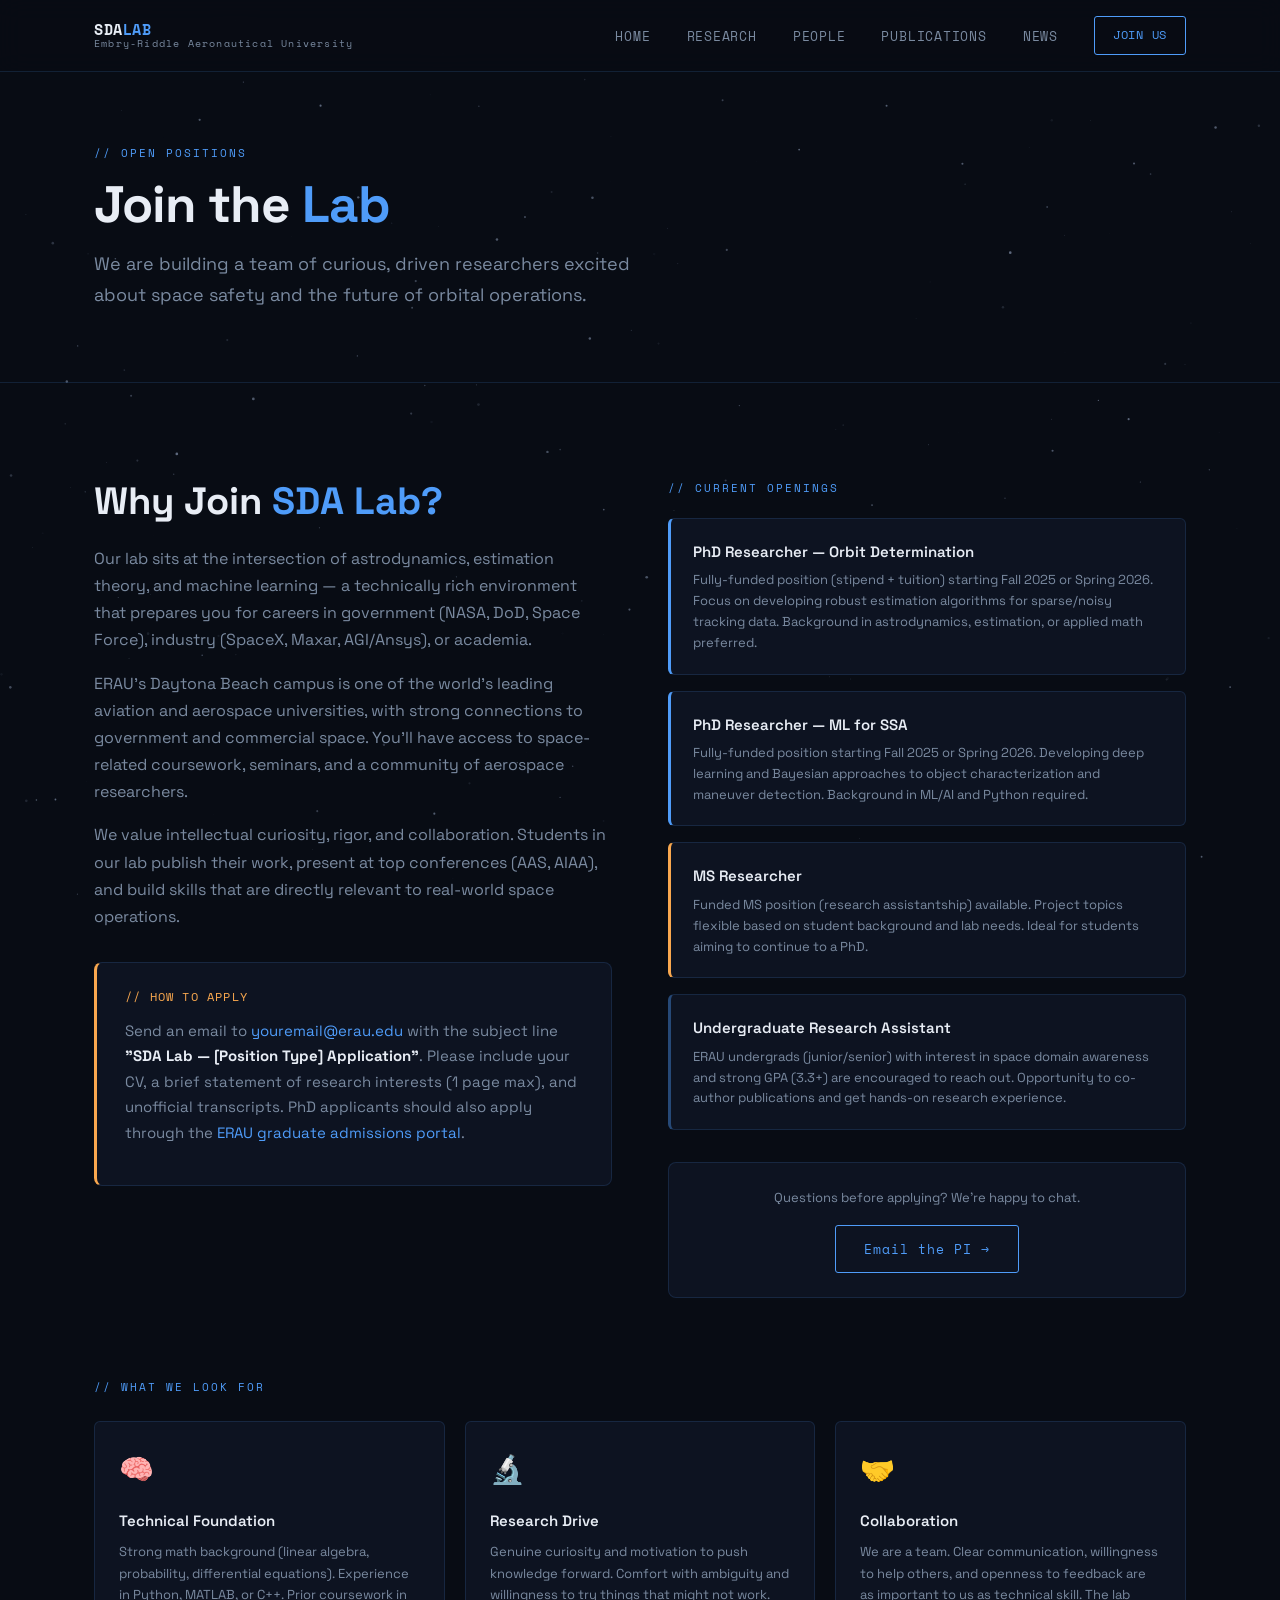
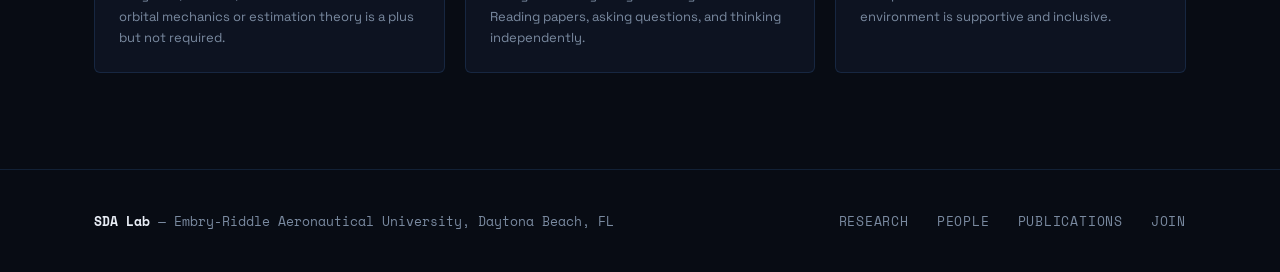
==== pages/join.html @ 37deb2d6 "Add files via upload" ====
<!DOCTYPE html>
<html lang="en">
<head>
  <meta charset="UTF-8"/>
  <meta name="viewport" content="width=device-width, initial-scale=1.0"/>
  <title>Join Us — SDA Lab @ ERAU</title>
  <link rel="stylesheet" href="../css/style.css"/>
</head>
<body>
<canvas id="starfield"></canvas>

<nav>
  <div class="nav-inner">
    <a href="../index.html" class="nav-logo">SDA<span>LAB</span><small>Embry-Riddle Aeronautical University</small></a>
    <ul class="nav-links">
      <li><a href="../index.html">Home</a></li>
      <li><a href="research.html">Research</a></li>
      <li><a href="people.html">People</a></li>
      <li><a href="publications.html">Publications</a></li>
      <li><a href="news.html">News</a></li>
      <li><a href="join.html" class="btn" style="padding:8px 18px;font-size:12px;">Join Us</a></li>
    </ul>
    <div class="nav-burger"><span></span><span></span><span></span></div>
  </div>
</nav>

<div class="page-hero" style="position:relative;z-index:1;">
  <div class="container">
    <span class="tag">// Open Positions</span>
    <h1>Join the <span>Lab</span></h1>
    <p>We are building a team of curious, driven researchers excited about space safety and the future of orbital operations.</p>
  </div>
</div>

<section class="section" style="position:relative;z-index:1;">
  <div class="container">
    <div class="join-grid">

      <div class="join-text">
        <h2>Why Join <span style="color:var(--accent)">SDA Lab?</span></h2>
        <p>Our lab sits at the intersection of astrodynamics, estimation theory, and machine learning — a technically rich environment that prepares you for careers in government (NASA, DoD, Space Force), industry (SpaceX, Maxar, AGI/Ansys), or academia.</p>
        <p>ERAU's Daytona Beach campus is one of the world's leading aviation and aerospace universities, with strong connections to government and commercial space. You'll have access to space-related coursework, seminars, and a community of aerospace researchers.</p>
        <p>We value intellectual curiosity, rigor, and collaboration. Students in our lab publish their work, present at top conferences (AAS, AIAA), and build skills that are directly relevant to real-world space operations.</p>

        <div style="margin-top:32px;padding:24px 28px;background:var(--bg-card);border:1px solid var(--border);border-radius:8px;border-left:3px solid var(--accent2);">
          <p style="font-family:var(--font-mono);font-size:12px;color:var(--accent2);letter-spacing:.1em;text-transform:uppercase;margin-bottom:10px;">// How to Apply</p>
          <p style="color:var(--text-muted);font-size:15px;line-height:1.7;">
            Send an email to <a href="mailto:youremail@erau.edu" style="color:var(--accent);">youremail@erau.edu</a> with the subject line <strong style="color:var(--text);">"SDA Lab — [Position Type] Application"</strong>. Please include your CV, a brief statement of research interests (1 page max), and unofficial transcripts. PhD applicants should also apply through the <a href="https://graduate.erau.edu" target="_blank" style="color:var(--accent);">ERAU graduate admissions portal</a>.
          </p>
        </div>
      </div>

      <div>
        <span class="tag" style="margin-bottom:20px;display:block;">// Current Openings</span>
        <div class="position-list">

          <div class="position-item">
            <h4>PhD Researcher — Orbit Determination</h4>
            <p>Fully-funded position (stipend + tuition) starting Fall 2025 or Spring 2026. Focus on developing robust estimation algorithms for sparse/noisy tracking data. Background in astrodynamics, estimation, or applied math preferred.</p>
          </div>

          <div class="position-item">
            <h4>PhD Researcher — ML for SSA</h4>
            <p>Fully-funded position starting Fall 2025 or Spring 2026. Developing deep learning and Bayesian approaches to object characterization and maneuver detection. Background in ML/AI and Python required.</p>
          </div>

          <div class="position-item" style="border-left-color:var(--accent2);">
            <h4>MS Researcher</h4>
            <p>Funded MS position (research assistantship) available. Project topics flexible based on student background and lab needs. Ideal for students aiming to continue to a PhD.</p>
          </div>

          <div class="position-item" style="border-left-color:rgba(79,156,249,.4);">
            <h4>Undergraduate Research Assistant</h4>
            <p>ERAU undergrads (junior/senior) with interest in space domain awareness and strong GPA (3.3+) are encouraged to reach out. Opportunity to co-author publications and get hands-on research experience.</p>
          </div>

        </div>

        <div style="margin-top:32px;padding:24px;background:var(--bg-card);border:1px solid var(--border);border-radius:8px;text-align:center;">
          <p style="font-size:13px;color:var(--text-muted);margin-bottom:16px;">Questions before applying? We're happy to chat.</p>
          <a href="mailto:youremail@erau.edu" class="btn">Email the PI →</a>
        </div>
      </div>

    </div>

    <!-- What We Look For -->
    <div style="margin-top:80px;">
      <span class="tag" style="margin-bottom:24px;display:block;">// What We Look For</span>
      <div style="display:grid;grid-template-columns:repeat(3,1fr);gap:20px;">
        <div style="background:var(--bg-card);border:1px solid var(--border);border-radius:6px;padding:24px;">
          <div style="font-size:28px;margin-bottom:14px;">🧠</div>
          <h4 style="font-size:15px;font-weight:600;margin-bottom:8px;">Technical Foundation</h4>
          <p style="font-size:13px;color:var(--text-muted);line-height:1.65;">Strong math background (linear algebra, probability, differential equations). Experience in Python, MATLAB, or C++. Prior coursework in orbital mechanics or estimation theory is a plus but not required.</p>
        </div>
        <div style="background:var(--bg-card);border:1px solid var(--border);border-radius:6px;padding:24px;">
          <div style="font-size:28px;margin-bottom:14px;">🔬</div>
          <h4 style="font-size:15px;font-weight:600;margin-bottom:8px;">Research Drive</h4>
          <p style="font-size:13px;color:var(--text-muted);line-height:1.65;">Genuine curiosity and motivation to push knowledge forward. Comfort with ambiguity and willingness to try things that might not work. Reading papers, asking questions, and thinking independently.</p>
        </div>
        <div style="background:var(--bg-card);border:1px solid var(--border);border-radius:6px;padding:24px;">
          <div style="font-size:28px;margin-bottom:14px;">🤝</div>
          <h4 style="font-size:15px;font-weight:600;margin-bottom:8px;">Collaboration</h4>
          <p style="font-size:13px;color:var(--text-muted);line-height:1.65;">We are a team. Clear communication, willingness to help others, and openness to feedback are as important to us as technical skill. The lab environment is supportive and inclusive.</p>
        </div>
      </div>
    </div>

  </div>
</section>

<footer>
  <div class="container">
    <div class="footer-inner">
      <div class="footer-brand"><strong>SDA Lab</strong> — Embry-Riddle Aeronautical University, Daytona Beach, FL</div>
      <div class="footer-links">
        <a href="research.html">Research</a>
        <a href="people.html">People</a>
        <a href="publications.html">Publications</a>
        <a href="join.html">Join</a>
      </div>
    </div>
  </div>
</footer>
<script src="../js/main.js"></script>
</body>
</html>
---- css/style.css ----
/* ========================================
   SDA LAB — Space Domain Awareness Lab
   Embry-Riddle Aeronautical University
   ======================================== */

@import url('https://fonts.googleapis.com/css2?family=Space+Grotesk:wght@300;400;500;600;700&family=Space+Mono:wght@400;700&display=swap');

/* ---- TOKENS ---- */
:root {
  --bg:          #080c14;
  --bg-card:     #0d1321;
  --bg-card2:    #111827;
  --accent:      #4f9cf9;        /* orbital-blue */
  --accent2:     #f9a84f;        /* ERAU gold */
  --text:        #e8edf5;
  --text-muted:  #7a8aa0;
  --border:      rgba(79,156,249,0.15);
  --font-display: 'Space Grotesk', sans-serif;
  --font-mono:    'Space Mono', monospace;
  --nav-h:       72px;
}

/* ---- RESET ---- */
*, *::before, *::after { box-sizing: border-box; margin: 0; padding: 0; }
html { scroll-behavior: smooth; }
body {
  background: var(--bg);
  color: var(--text);
  font-family: var(--font-display);
  font-size: 16px;
  line-height: 1.7;
  -webkit-font-smoothing: antialiased;
}
a { color: var(--accent); text-decoration: none; }
a:hover { color: #7db8fb; }
img { max-width: 100%; display: block; }
ul { list-style: none; }

/* ---- UTILITY ---- */
.container { max-width: 1140px; margin: 0 auto; padding: 0 24px; }
.section    { padding: 96px 0; }
.section-sm { padding: 64px 0; }
.tag {
  font-family: var(--font-mono);
  font-size: 11px;
  letter-spacing: .18em;
  text-transform: uppercase;
  color: var(--accent);
  display: block;
  margin-bottom: 14px;
}
.btn {
  display: inline-block;
  padding: 12px 28px;
  border: 1.5px solid var(--accent);
  color: var(--accent);
  border-radius: 3px;
  font-family: var(--font-mono);
  font-size: 13px;
  letter-spacing: .08em;
  transition: background .2s, color .2s;
}
.btn:hover { background: var(--accent); color: var(--bg); }
.btn-gold {
  border-color: var(--accent2);
  color: var(--accent2);
}
.btn-gold:hover { background: var(--accent2); color: var(--bg); }

/* ---- STARFIELD CANVAS ---- */
#starfield {
  position: fixed; top: 0; left: 0;
  width: 100%; height: 100%;
  pointer-events: none;
  z-index: 0;
  opacity: .45;
}

/* ---- NAV ---- */
nav {
  position: fixed; top: 0; left: 0; right: 0;
  height: var(--nav-h);
  background: rgba(8,12,20,.88);
  backdrop-filter: blur(12px);
  border-bottom: 1px solid var(--border);
  z-index: 100;
  display: flex; align-items: center;
}
.nav-inner {
  display: flex; align-items: center;
  justify-content: space-between;
  width: 100%; max-width: 1140px;
  margin: 0 auto; padding: 0 24px;
}
.nav-logo {
  font-family: var(--font-mono);
  font-size: 15px;
  font-weight: 700;
  color: var(--text);
  letter-spacing: .04em;
  line-height: 1.2;
}
.nav-logo span { color: var(--accent); }
.nav-logo small {
  display: block;
  font-size: 10px;
  font-weight: 400;
  color: var(--text-muted);
  letter-spacing: .12em;
}
.nav-links {
  display: flex; gap: 36px; align-items: center;
}
.nav-links a {
  font-size: 13px;
  letter-spacing: .06em;
  color: var(--text-muted);
  font-family: var(--font-mono);
  transition: color .2s;
  text-transform: uppercase;
}
.nav-links a:hover,
.nav-links a.active { color: var(--accent); }
.nav-burger { display: none; cursor: pointer; flex-direction: column; gap: 5px; }
.nav-burger span {
  display: block; width: 24px; height: 2px;
  background: var(--text); border-radius: 2px;
  transition: .3s;
}

/* ---- HERO ---- */
.hero {
  position: relative;
  min-height: 100vh;
  display: flex; align-items: center;
  padding-top: var(--nav-h);
  overflow: hidden;
  z-index: 1;
}
.hero-grid {
  display: grid;
  grid-template-columns: 1fr 1fr;
  gap: 64px;
  align-items: center;
}
.hero-eyebrow {
  font-family: var(--font-mono);
  font-size: 12px;
  letter-spacing: .2em;
  text-transform: uppercase;
  color: var(--accent);
  margin-bottom: 20px;
}
.hero h1 {
  font-size: clamp(36px, 5vw, 64px);
  font-weight: 700;
  line-height: 1.1;
  letter-spacing: -.02em;
  margin-bottom: 24px;
}
.hero h1 em {
  font-style: normal;
  color: var(--accent);
}
.hero-sub {
  font-size: 18px;
  color: var(--text-muted);
  line-height: 1.7;
  margin-bottom: 40px;
  max-width: 480px;
}
.hero-cta { display: flex; gap: 16px; flex-wrap: wrap; }

/* orbit diagram */
.orbit-wrap {
  position: relative;
  width: 420px; height: 420px;
  margin: 0 auto;
}
.orbit-wrap svg { width: 100%; height: 100%; }

/* ---- STATS BAR ---- */
.stats-bar {
  position: relative; z-index: 1;
  border-top: 1px solid var(--border);
  border-bottom: 1px solid var(--border);
  background: var(--bg-card);
}
.stats-inner {
  display: grid;
  grid-template-columns: repeat(4, 1fr);
}
.stat-item {
  padding: 32px 24px;
  border-right: 1px solid var(--border);
}
.stat-item:last-child { border-right: none; }
.stat-num {
  font-family: var(--font-mono);
  font-size: 36px;
  font-weight: 700;
  color: var(--accent);
  line-height: 1;
}
.stat-label {
  font-size: 13px;
  color: var(--text-muted);
  margin-top: 6px;
}

/* ---- SECTION HEADINGS ---- */
.section-head { margin-bottom: 56px; }
.section-head h2 {
  font-size: clamp(28px, 3.5vw, 42px);
  font-weight: 700;
  letter-spacing: -.02em;
  line-height: 1.15;
}
.section-head h2 span { color: var(--accent); }
.section-head p {
  margin-top: 16px;
  color: var(--text-muted);
  max-width: 560px;
  font-size: 17px;
}

/* ---- RESEARCH CARDS ---- */
.research-grid {
  display: grid;
  grid-template-columns: repeat(3, 1fr);
  gap: 24px;
}
.research-card {
  background: var(--bg-card);
  border: 1px solid var(--border);
  border-radius: 6px;
  padding: 36px 28px;
  transition: border-color .3s, transform .3s;
  position: relative;
  overflow: hidden;
}
.research-card::before {
  content: '';
  position: absolute; top: 0; left: 0; right: 0;
  height: 2px;
  background: linear-gradient(90deg, var(--accent), transparent);
  opacity: 0;
  transition: opacity .3s;
}
.research-card:hover { border-color: var(--accent); transform: translateY(-4px); }
.research-card:hover::before { opacity: 1; }
.research-icon {
  font-size: 28px;
  margin-bottom: 20px;
  display: block;
}
.research-card h3 {
  font-size: 18px;
  font-weight: 600;
  margin-bottom: 12px;
}
.research-card p {
  font-size: 14px;
  color: var(--text-muted);
  line-height: 1.7;
}

/* ---- TEAM ---- */
.team-grid {
  display: grid;
  grid-template-columns: repeat(auto-fill, minmax(200px, 1fr));
  gap: 28px;
}
.team-card {
  background: var(--bg-card);
  border: 1px solid var(--border);
  border-radius: 6px;
  overflow: hidden;
  transition: border-color .3s, transform .3s;
  text-align: center;
}
.team-card:hover { border-color: var(--accent); transform: translateY(-4px); }
.team-photo {
  width: 100%; aspect-ratio: 1/1;
  background: var(--bg-card2);
  display: flex; align-items: center; justify-content: center;
  font-size: 48px;
  color: var(--text-muted);
  overflow: hidden;
}
.team-photo img { width: 100%; height: 100%; object-fit: cover; }
.team-info { padding: 18px 14px; }
.team-name {
  font-weight: 600;
  font-size: 15px;
  margin-bottom: 4px;
}
.team-role {
  font-size: 12px;
  color: var(--accent);
  font-family: var(--font-mono);
  letter-spacing: .06em;
}

/* ---- PUBLICATIONS ---- */
.pub-list { display: flex; flex-direction: column; gap: 20px; }
.pub-item {
  background: var(--bg-card);
  border: 1px solid var(--border);
  border-radius: 6px;
  padding: 24px 28px;
  display: grid;
  grid-template-columns: auto 1fr;
  gap: 20px;
  align-items: start;
  transition: border-color .3s;
}
.pub-item:hover { border-color: var(--accent); }
.pub-year {
  font-family: var(--font-mono);
  font-size: 13px;
  color: var(--accent);
  white-space: nowrap;
  padding-top: 2px;
}
.pub-title {
  font-weight: 600;
  font-size: 15px;
  margin-bottom: 6px;
}
.pub-authors {
  font-size: 13px;
  color: var(--text-muted);
  margin-bottom: 6px;
}
.pub-journal {
  font-size: 13px;
  color: var(--accent2);
  font-style: italic;
}
.pub-doi {
  font-family: var(--font-mono);
  font-size: 12px;
  color: var(--text-muted);
  margin-top: 8px;
  display: inline-block;
}

/* ---- NEWS ---- */
.news-grid {
  display: grid;
  grid-template-columns: repeat(3, 1fr);
  gap: 24px;
}
.news-card {
  background: var(--bg-card);
  border: 1px solid var(--border);
  border-radius: 6px;
  padding: 28px;
  transition: border-color .3s, transform .3s;
}
.news-card:hover { border-color: var(--accent); transform: translateY(-4px); }
.news-date {
  font-family: var(--font-mono);
  font-size: 11px;
  letter-spacing: .12em;
  color: var(--accent);
  text-transform: uppercase;
  margin-bottom: 12px;
}
.news-card h3 { font-size: 16px; font-weight: 600; margin-bottom: 10px; line-height: 1.4; }
.news-card p { font-size: 14px; color: var(--text-muted); line-height: 1.65; }

/* ---- JOIN ---- */
.join-grid {
  display: grid;
  grid-template-columns: 1fr 1fr;
  gap: 56px;
  align-items: start;
}
.join-text h2 {
  font-size: clamp(26px, 3vw, 38px);
  font-weight: 700;
  margin-bottom: 20px;
  line-height: 1.2;
}
.join-text p { color: var(--text-muted); font-size: 16px; margin-bottom: 16px; }
.position-list { display: flex; flex-direction: column; gap: 16px; }
.position-item {
  background: var(--bg-card);
  border: 1px solid var(--border);
  border-radius: 6px;
  padding: 20px 22px;
  border-left: 3px solid var(--accent);
}
.position-item h4 { font-size: 15px; font-weight: 600; margin-bottom: 6px; }
.position-item p { font-size: 13px; color: var(--text-muted); line-height: 1.6; }

/* ---- CONTACT ---- */
.contact-card {
  background: var(--bg-card);
  border: 1px solid var(--border);
  border-radius: 8px;
  padding: 48px;
  max-width: 680px;
  margin: 0 auto;
  text-align: center;
}
.contact-card h2 { font-size: 28px; font-weight: 700; margin-bottom: 16px; }
.contact-card p { color: var(--text-muted); margin-bottom: 32px; font-size: 16px; }
.contact-details {
  display: flex;
  flex-direction: column;
  gap: 12px;
  text-align: left;
  background: var(--bg);
  border-radius: 6px;
  padding: 24px 28px;
  margin-bottom: 28px;
}
.contact-row {
  display: flex; gap: 12px; align-items: flex-start;
  font-size: 15px;
}
.contact-row strong {
  min-width: 90px;
  color: var(--text-muted);
  font-family: var(--font-mono);
  font-size: 12px;
  letter-spacing: .08em;
  text-transform: uppercase;
  padding-top: 2px;
}

/* ---- FOOTER ---- */
footer {
  border-top: 1px solid var(--border);
  padding: 40px 0;
  position: relative; z-index: 1;
}
.footer-inner {
  display: flex;
  justify-content: space-between;
  align-items: center;
  flex-wrap: wrap;
  gap: 16px;
}
.footer-brand {
  font-family: var(--font-mono);
  font-size: 13px;
  color: var(--text-muted);
}
.footer-brand strong { color: var(--text); }
.footer-links {
  display: flex; gap: 28px;
}
.footer-links a {
  font-size: 13px;
  font-family: var(--font-mono);
  color: var(--text-muted);
  text-transform: uppercase;
  letter-spacing: .06em;
  transition: color .2s;
}
.footer-links a:hover { color: var(--accent); }

/* ---- PAGE HERO (inner pages) ---- */
.page-hero {
  padding: calc(var(--nav-h) + 72px) 0 72px;
  position: relative; z-index: 1;
  border-bottom: 1px solid var(--border);
}
.page-hero h1 {
  font-size: clamp(32px, 4vw, 52px);
  font-weight: 700;
  letter-spacing: -.02em;
  margin-bottom: 16px;
  line-height: 1.1;
}
.page-hero h1 span { color: var(--accent); }
.page-hero p { color: var(--text-muted); font-size: 18px; max-width: 560px; }

/* ---- DIVIDER ---- */
.divider {
  border: none;
  border-top: 1px solid var(--border);
  margin: 0;
}

/* ---- RESPONSIVE ---- */
@media (max-width: 900px) {
  .hero-grid { grid-template-columns: 1fr; text-align: center; }
  .hero-sub { margin: 0 auto 40px; }
  .hero-cta { justify-content: center; }
  .orbit-wrap { width: 280px; height: 280px; }
  .research-grid { grid-template-columns: 1fr 1fr; }
  .news-grid { grid-template-columns: 1fr 1fr; }
  .stats-inner { grid-template-columns: 1fr 1fr; }
  .join-grid { grid-template-columns: 1fr; }
}
@media (max-width: 600px) {
  .research-grid { grid-template-columns: 1fr; }
  .news-grid { grid-template-columns: 1fr; }
  .stats-inner { grid-template-columns: 1fr 1fr; }
  .nav-links { display: none; }
  .nav-links.open {
    display: flex; flex-direction: column;
    position: absolute; top: var(--nav-h); left: 0; right: 0;
    background: var(--bg-card);
    padding: 24px;
    gap: 20px;
    border-bottom: 1px solid var(--border);
  }
  .nav-burger { display: flex; }
  .contact-card { padding: 32px 20px; }
  .team-grid { grid-template-columns: repeat(2, 1fr); }
  .pub-item { grid-template-columns: 1fr; gap: 8px; }
}
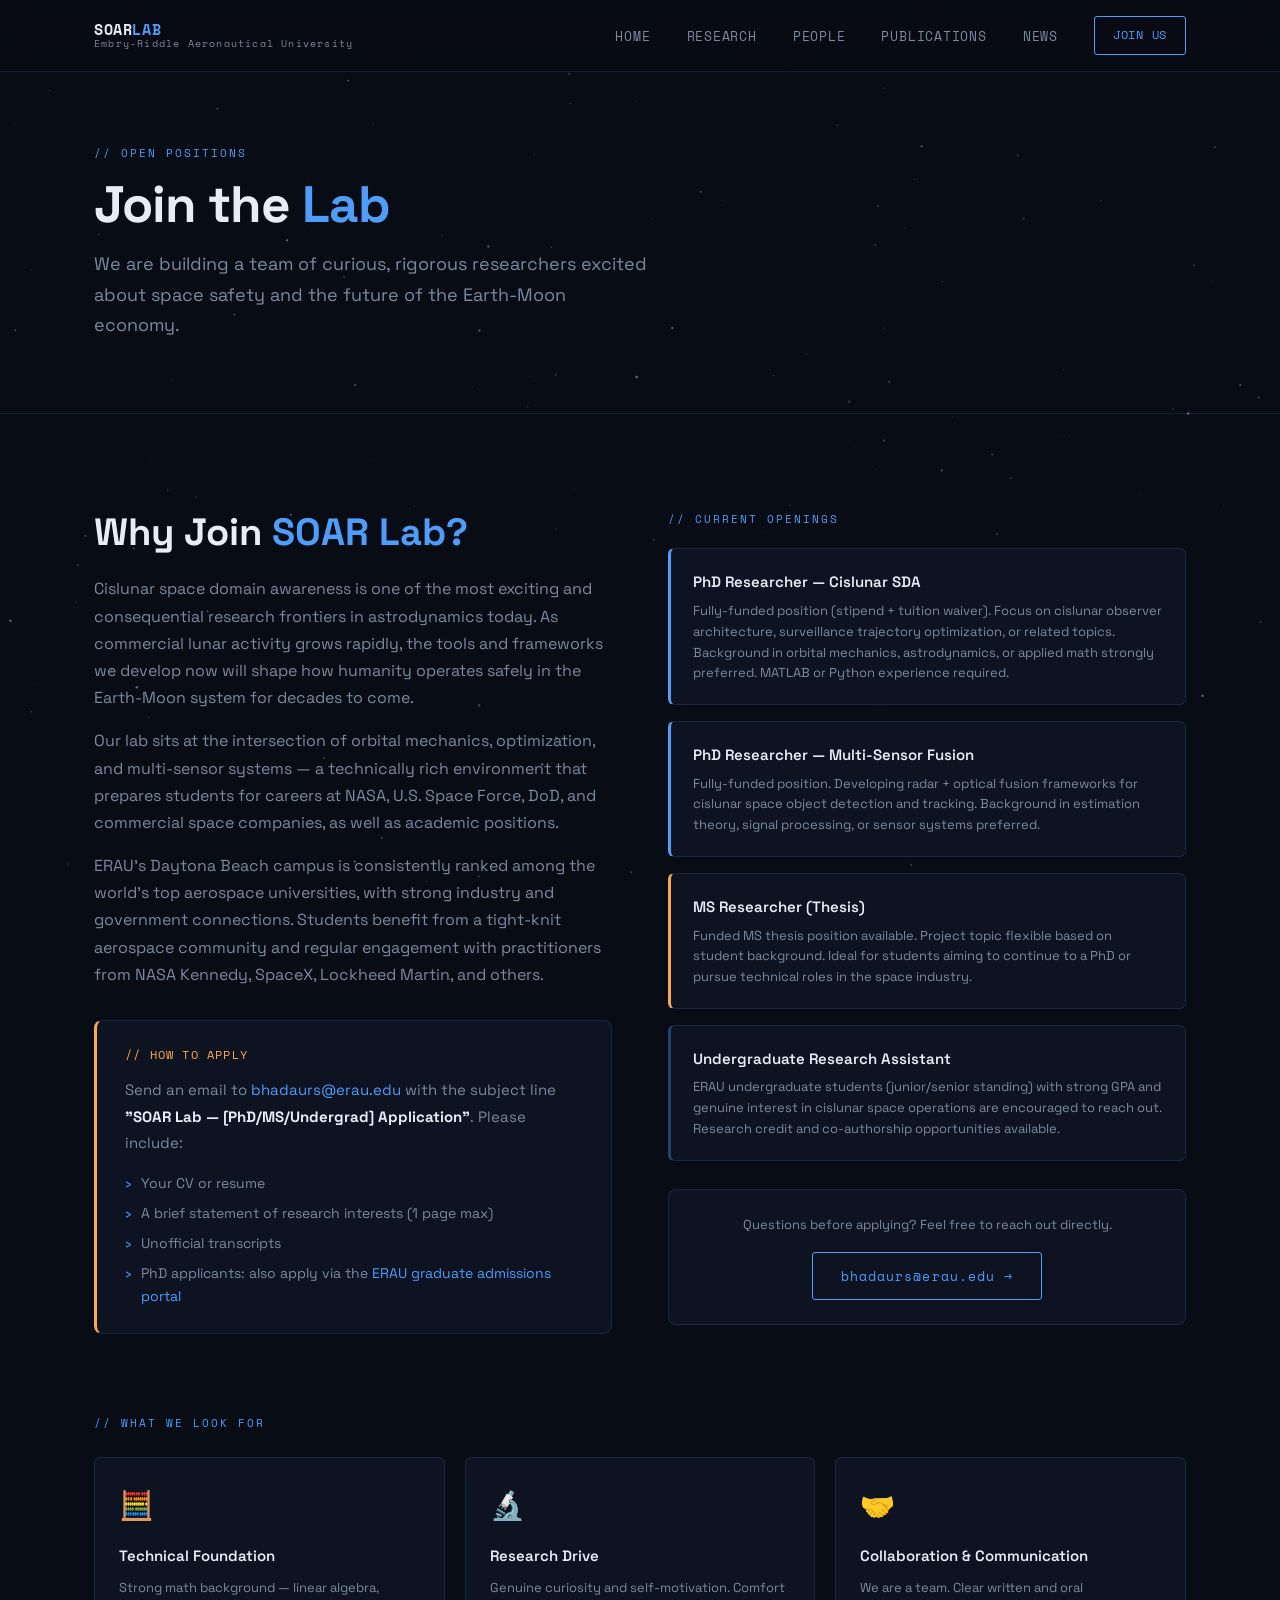
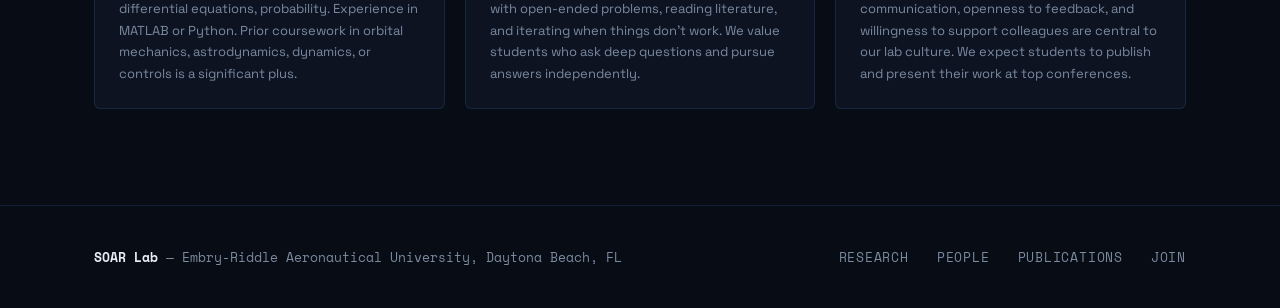
==== commit 50cc2b91: "Add files via upload" ====
--- a/pages/join.html
+++ b/pages/join.html
@@ -3,7 +3,7 @@
 <head>
   <meta charset="UTF-8"/>
   <meta name="viewport" content="width=device-width, initial-scale=1.0"/>
-  <title>Join Us — SDA Lab @ ERAU</title>
+  <title>Join Us — SOAR Lab @ ERAU</title>
   <link rel="stylesheet" href="../css/style.css"/>
 </head>
 <body>
@@ -11,7 +11,7 @@
 
 <nav>
   <div class="nav-inner">
-    <a href="../index.html" class="nav-logo">SDA<span>LAB</span><small>Embry-Riddle Aeronautical University</small></a>
+    <a href="../index.html" class="nav-logo">SOAR<span>LAB</span><small>Embry-Riddle Aeronautical University</small></a>
     <ul class="nav-links">
       <li><a href="../index.html">Home</a></li>
       <li><a href="research.html">Research</a></li>
@@ -28,7 +28,7 @@
   <div class="container">
     <span class="tag">// Open Positions</span>
     <h1>Join the <span>Lab</span></h1>
-    <p>We are building a team of curious, driven researchers excited about space safety and the future of orbital operations.</p>
+    <p>We are building a team of curious, rigorous researchers excited about space safety and the future of the Earth-Moon economy.</p>
   </div>
 </div>
 
@@ -37,16 +37,22 @@
     <div class="join-grid">
 
       <div class="join-text">
-        <h2>Why Join <span style="color:var(--accent)">SDA Lab?</span></h2>
-        <p>Our lab sits at the intersection of astrodynamics, estimation theory, and machine learning — a technically rich environment that prepares you for careers in government (NASA, DoD, Space Force), industry (SpaceX, Maxar, AGI/Ansys), or academia.</p>
-        <p>ERAU's Daytona Beach campus is one of the world's leading aviation and aerospace universities, with strong connections to government and commercial space. You'll have access to space-related coursework, seminars, and a community of aerospace researchers.</p>
-        <p>We value intellectual curiosity, rigor, and collaboration. Students in our lab publish their work, present at top conferences (AAS, AIAA), and build skills that are directly relevant to real-world space operations.</p>
+        <h2>Why Join <span style="color:var(--accent)">SOAR Lab?</span></h2>
+        <p style="color:var(--text-muted);font-size:16px;margin-bottom:16px;">Cislunar space domain awareness is one of the most exciting and consequential research frontiers in astrodynamics today. As commercial lunar activity grows rapidly, the tools and frameworks we develop now will shape how humanity operates safely in the Earth-Moon system for decades to come.</p>
+        <p style="color:var(--text-muted);font-size:16px;margin-bottom:16px;">Our lab sits at the intersection of orbital mechanics, optimization, and multi-sensor systems — a technically rich environment that prepares students for careers at NASA, U.S. Space Force, DoD, and commercial space companies, as well as academic positions.</p>
+        <p style="color:var(--text-muted);font-size:16px;margin-bottom:16px;">ERAU's Daytona Beach campus is consistently ranked among the world's top aerospace universities, with strong industry and government connections. Students benefit from a tight-knit aerospace community and regular engagement with practitioners from NASA Kennedy, SpaceX, Lockheed Martin, and others.</p>
 
         <div style="margin-top:32px;padding:24px 28px;background:var(--bg-card);border:1px solid var(--border);border-radius:8px;border-left:3px solid var(--accent2);">
-          <p style="font-family:var(--font-mono);font-size:12px;color:var(--accent2);letter-spacing:.1em;text-transform:uppercase;margin-bottom:10px;">// How to Apply</p>
-          <p style="color:var(--text-muted);font-size:15px;line-height:1.7;">
-            Send an email to <a href="mailto:youremail@erau.edu" style="color:var(--accent);">youremail@erau.edu</a> with the subject line <strong style="color:var(--text);">"SDA Lab — [Position Type] Application"</strong>. Please include your CV, a brief statement of research interests (1 page max), and unofficial transcripts. PhD applicants should also apply through the <a href="https://graduate.erau.edu" target="_blank" style="color:var(--accent);">ERAU graduate admissions portal</a>.
+          <p style="font-family:var(--font-mono);font-size:12px;color:var(--accent2);letter-spacing:.1em;text-transform:uppercase;margin-bottom:12px;">// How to Apply</p>
+          <p style="color:var(--text-muted);font-size:15px;line-height:1.75;">
+            Send an email to <a href="mailto:bhadaurs@erau.edu" style="color:var(--accent);">bhadaurs@erau.edu</a> with the subject line <strong style="color:var(--text);">"SOAR Lab — [PhD/MS/Undergrad] Application"</strong>. Please include:
           </p>
+          <ul style="margin-top:12px;display:flex;flex-direction:column;gap:6px;">
+            <li style="font-size:14px;color:var(--text-muted);padding-left:16px;position:relative;"><span style="position:absolute;left:0;color:var(--accent);">›</span> Your CV or resume</li>
+            <li style="font-size:14px;color:var(--text-muted);padding-left:16px;position:relative;"><span style="position:absolute;left:0;color:var(--accent);">›</span> A brief statement of research interests (1 page max)</li>
+            <li style="font-size:14px;color:var(--text-muted);padding-left:16px;position:relative;"><span style="position:absolute;left:0;color:var(--accent);">›</span> Unofficial transcripts</li>
+            <li style="font-size:14px;color:var(--text-muted);padding-left:16px;position:relative;"><span style="position:absolute;left:0;color:var(--accent);">›</span> PhD applicants: also apply via the <a href="https://graduate.erau.edu" target="_blank" style="color:var(--accent);">ERAU graduate admissions portal</a></li>
+          </ul>
         </div>
       </div>
 
@@ -55,30 +61,30 @@
         <div class="position-list">
 
           <div class="position-item">
-            <h4>PhD Researcher — Orbit Determination</h4>
-            <p>Fully-funded position (stipend + tuition) starting Fall 2025 or Spring 2026. Focus on developing robust estimation algorithms for sparse/noisy tracking data. Background in astrodynamics, estimation, or applied math preferred.</p>
+            <h4>PhD Researcher — Cislunar SDA</h4>
+            <p>Fully-funded position (stipend + tuition waiver). Focus on cislunar observer architecture, surveillance trajectory optimization, or related topics. Background in orbital mechanics, astrodynamics, or applied math strongly preferred. MATLAB or Python experience required.</p>
           </div>
 
           <div class="position-item">
-            <h4>PhD Researcher — ML for SSA</h4>
-            <p>Fully-funded position starting Fall 2025 or Spring 2026. Developing deep learning and Bayesian approaches to object characterization and maneuver detection. Background in ML/AI and Python required.</p>
+            <h4>PhD Researcher — Multi-Sensor Fusion</h4>
+            <p>Fully-funded position. Developing radar + optical fusion frameworks for cislunar space object detection and tracking. Background in estimation theory, signal processing, or sensor systems preferred.</p>
           </div>
 
           <div class="position-item" style="border-left-color:var(--accent2);">
-            <h4>MS Researcher</h4>
-            <p>Funded MS position (research assistantship) available. Project topics flexible based on student background and lab needs. Ideal for students aiming to continue to a PhD.</p>
+            <h4>MS Researcher (Thesis)</h4>
+            <p>Funded MS thesis position available. Project topic flexible based on student background. Ideal for students aiming to continue to a PhD or pursue technical roles in the space industry.</p>
           </div>
 
-          <div class="position-item" style="border-left-color:rgba(79,156,249,.4);">
+          <div class="position-item" style="border-left-color:rgba(79,156,249,.35);">
             <h4>Undergraduate Research Assistant</h4>
-            <p>ERAU undergrads (junior/senior) with interest in space domain awareness and strong GPA (3.3+) are encouraged to reach out. Opportunity to co-author publications and get hands-on research experience.</p>
+            <p>ERAU undergraduate students (junior/senior standing) with strong GPA and genuine interest in cislunar space operations are encouraged to reach out. Research credit and co-authorship opportunities available.</p>
           </div>
 
         </div>
 
-        <div style="margin-top:32px;padding:24px;background:var(--bg-card);border:1px solid var(--border);border-radius:8px;text-align:center;">
-          <p style="font-size:13px;color:var(--text-muted);margin-bottom:16px;">Questions before applying? We're happy to chat.</p>
-          <a href="mailto:youremail@erau.edu" class="btn">Email the PI →</a>
+        <div style="margin-top:28px;padding:24px;background:var(--bg-card);border:1px solid var(--border);border-radius:8px;text-align:center;">
+          <p style="font-size:13px;color:var(--text-muted);margin-bottom:16px;">Questions before applying? Feel free to reach out directly.</p>
+          <a href="mailto:bhadaurs@erau.edu" class="btn">bhadaurs@erau.edu →</a>
         </div>
       </div>
 
@@ -89,19 +95,19 @@
       <span class="tag" style="margin-bottom:24px;display:block;">// What We Look For</span>
       <div style="display:grid;grid-template-columns:repeat(3,1fr);gap:20px;">
         <div style="background:var(--bg-card);border:1px solid var(--border);border-radius:6px;padding:24px;">
-          <div style="font-size:28px;margin-bottom:14px;">🧠</div>
+          <div style="font-size:28px;margin-bottom:14px;">🧮</div>
           <h4 style="font-size:15px;font-weight:600;margin-bottom:8px;">Technical Foundation</h4>
-          <p style="font-size:13px;color:var(--text-muted);line-height:1.65;">Strong math background (linear algebra, probability, differential equations). Experience in Python, MATLAB, or C++. Prior coursework in orbital mechanics or estimation theory is a plus but not required.</p>
+          <p style="font-size:13px;color:var(--text-muted);line-height:1.65;">Strong math background — linear algebra, differential equations, probability. Experience in MATLAB or Python. Prior coursework in orbital mechanics, astrodynamics, dynamics, or controls is a significant plus.</p>
         </div>
         <div style="background:var(--bg-card);border:1px solid var(--border);border-radius:6px;padding:24px;">
           <div style="font-size:28px;margin-bottom:14px;">🔬</div>
           <h4 style="font-size:15px;font-weight:600;margin-bottom:8px;">Research Drive</h4>
-          <p style="font-size:13px;color:var(--text-muted);line-height:1.65;">Genuine curiosity and motivation to push knowledge forward. Comfort with ambiguity and willingness to try things that might not work. Reading papers, asking questions, and thinking independently.</p>
+          <p style="font-size:13px;color:var(--text-muted);line-height:1.65;">Genuine curiosity and self-motivation. Comfort with open-ended problems, reading literature, and iterating when things don't work. We value students who ask deep questions and pursue answers independently.</p>
         </div>
         <div style="background:var(--bg-card);border:1px solid var(--border);border-radius:6px;padding:24px;">
           <div style="font-size:28px;margin-bottom:14px;">🤝</div>
-          <h4 style="font-size:15px;font-weight:600;margin-bottom:8px;">Collaboration</h4>
-          <p style="font-size:13px;color:var(--text-muted);line-height:1.65;">We are a team. Clear communication, willingness to help others, and openness to feedback are as important to us as technical skill. The lab environment is supportive and inclusive.</p>
+          <h4 style="font-size:15px;font-weight:600;margin-bottom:8px;">Collaboration &amp; Communication</h4>
+          <p style="font-size:13px;color:var(--text-muted);line-height:1.65;">We are a team. Clear written and oral communication, openness to feedback, and willingness to support colleagues are central to our lab culture. We expect students to publish and present their work at top conferences.</p>
         </div>
       </div>
     </div>
@@ -112,7 +118,7 @@
 <footer>
   <div class="container">
     <div class="footer-inner">
-      <div class="footer-brand"><strong>SDA Lab</strong> — Embry-Riddle Aeronautical University, Daytona Beach, FL</div>
+      <div class="footer-brand"><strong>SOAR Lab</strong> — Embry-Riddle Aeronautical University, Daytona Beach, FL</div>
       <div class="footer-links">
         <a href="research.html">Research</a>
         <a href="people.html">People</a>
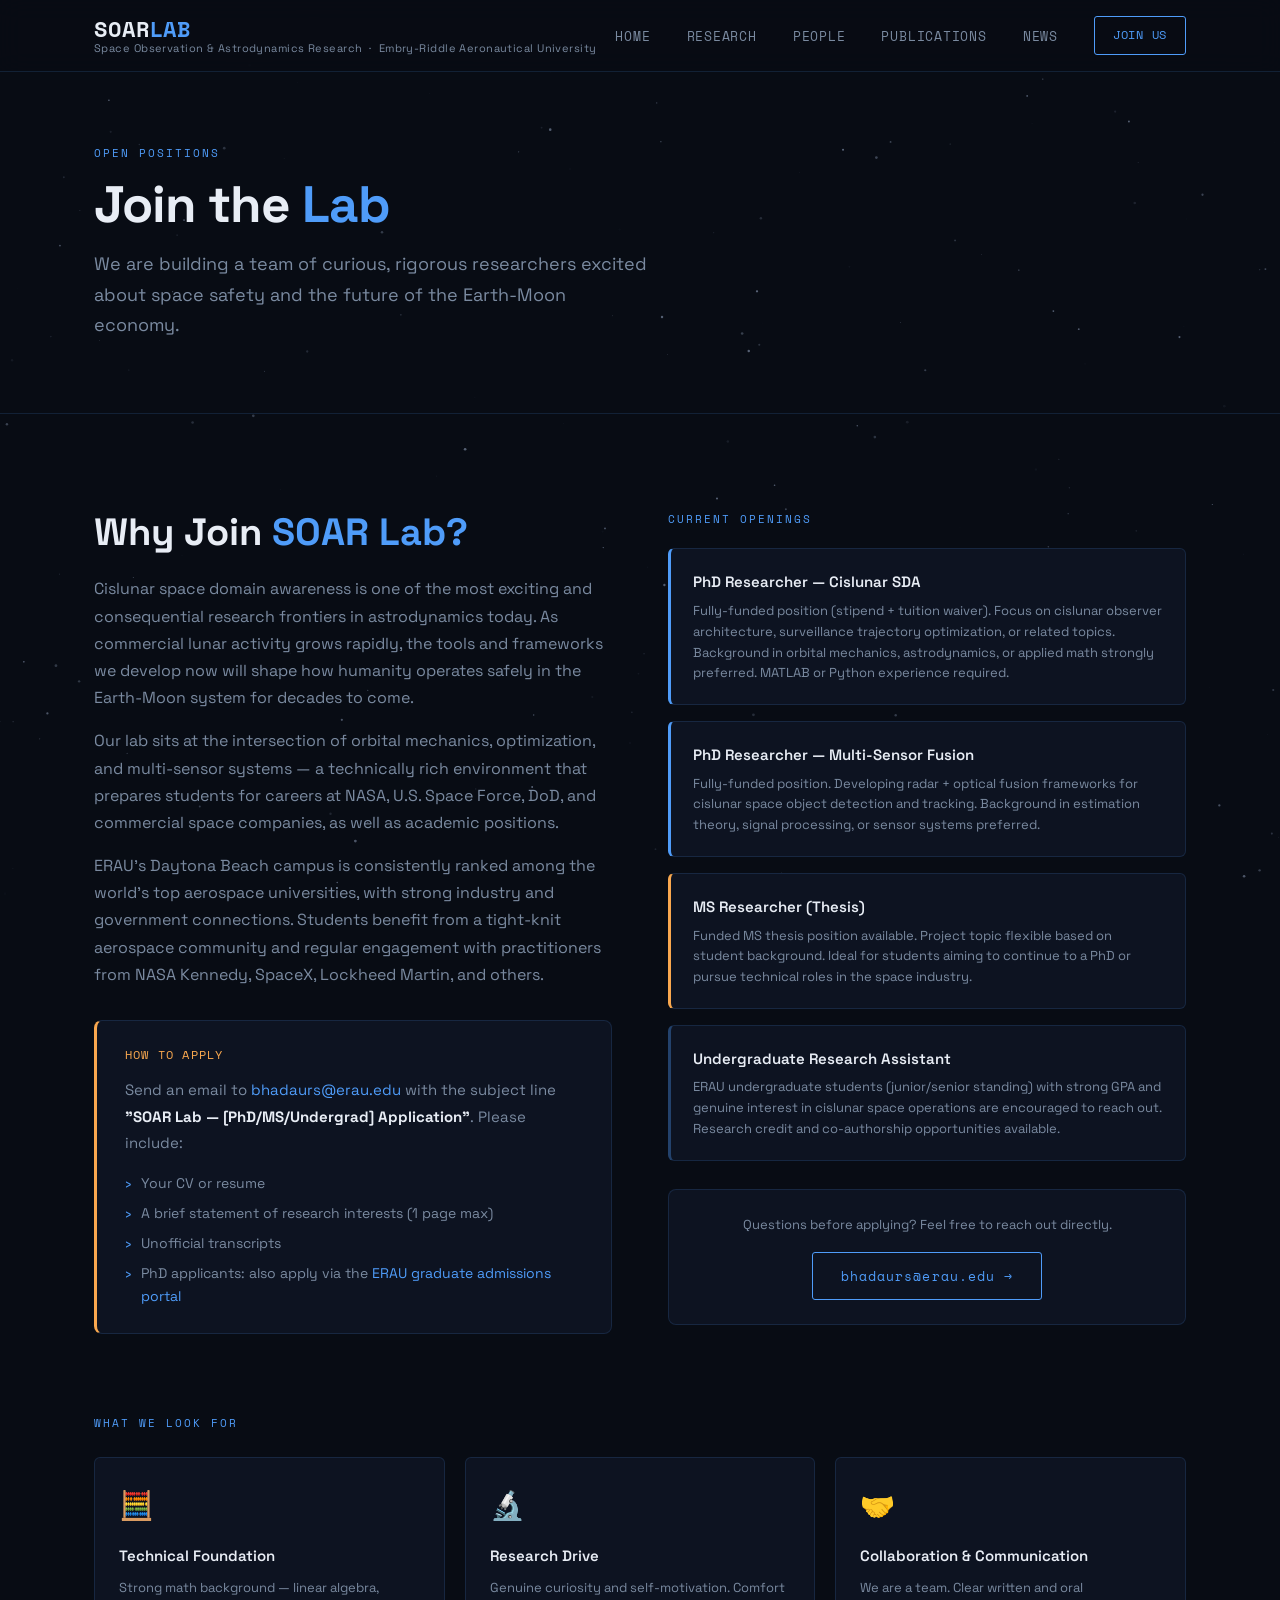
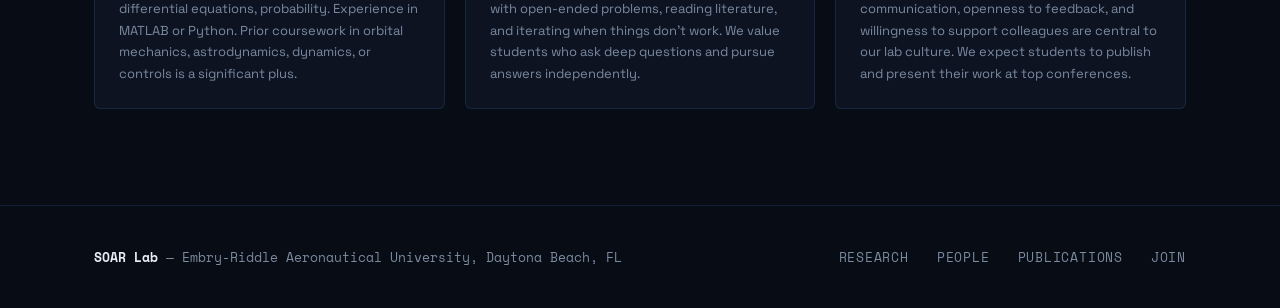
==== commit 98f54140: "Add files via upload" ====
--- a/pages/join.html
+++ b/pages/join.html
@@ -11,7 +11,7 @@
 
 <nav>
   <div class="nav-inner">
-    <a href="../index.html" class="nav-logo">SOAR<span>LAB</span><small>Embry-Riddle Aeronautical University</small></a>
+    <a href="../index.html" class="nav-logo">SOAR<span>LAB</span><small>Space Observation &amp; Astrodynamics Research &nbsp;·&nbsp; Embry-Riddle Aeronautical University</small></a>
     <ul class="nav-links">
       <li><a href="../index.html">Home</a></li>
       <li><a href="research.html">Research</a></li>
@@ -26,7 +26,7 @@
 
 <div class="page-hero" style="position:relative;z-index:1;">
   <div class="container">
-    <span class="tag">// Open Positions</span>
+    <span class="tag">Open Positions</span>
     <h1>Join the <span>Lab</span></h1>
     <p>We are building a team of curious, rigorous researchers excited about space safety and the future of the Earth-Moon economy.</p>
   </div>
@@ -43,7 +43,7 @@
         <p style="color:var(--text-muted);font-size:16px;margin-bottom:16px;">ERAU's Daytona Beach campus is consistently ranked among the world's top aerospace universities, with strong industry and government connections. Students benefit from a tight-knit aerospace community and regular engagement with practitioners from NASA Kennedy, SpaceX, Lockheed Martin, and others.</p>
 
         <div style="margin-top:32px;padding:24px 28px;background:var(--bg-card);border:1px solid var(--border);border-radius:8px;border-left:3px solid var(--accent2);">
-          <p style="font-family:var(--font-mono);font-size:12px;color:var(--accent2);letter-spacing:.1em;text-transform:uppercase;margin-bottom:12px;">// How to Apply</p>
+          <p style="font-family:var(--font-mono);font-size:12px;color:var(--accent2);letter-spacing:.1em;text-transform:uppercase;margin-bottom:12px;">How to Apply</p>
           <p style="color:var(--text-muted);font-size:15px;line-height:1.75;">
             Send an email to <a href="mailto:bhadaurs@erau.edu" style="color:var(--accent);">bhadaurs@erau.edu</a> with the subject line <strong style="color:var(--text);">"SOAR Lab — [PhD/MS/Undergrad] Application"</strong>. Please include:
           </p>
@@ -51,13 +51,13 @@
             <li style="font-size:14px;color:var(--text-muted);padding-left:16px;position:relative;"><span style="position:absolute;left:0;color:var(--accent);">›</span> Your CV or resume</li>
             <li style="font-size:14px;color:var(--text-muted);padding-left:16px;position:relative;"><span style="position:absolute;left:0;color:var(--accent);">›</span> A brief statement of research interests (1 page max)</li>
             <li style="font-size:14px;color:var(--text-muted);padding-left:16px;position:relative;"><span style="position:absolute;left:0;color:var(--accent);">›</span> Unofficial transcripts</li>
-            <li style="font-size:14px;color:var(--text-muted);padding-left:16px;position:relative;"><span style="position:absolute;left:0;color:var(--accent);">›</span> PhD applicants: also apply via the <a href="https://graduate.erau.edu" target="_blank" style="color:var(--accent);">ERAU graduate admissions portal</a></li>
+            <li style="font-size:14px;color:var(--text-muted);padding-left:16px;position:relative;"><span style="position:absolute;left:0;color:var(--accent);">›</span> PhD applicants: also apply via the <a href="https:graduate.erau.edu" target="_blank" style="color:var(--accent);">ERAU graduate admissions portal</a></li>
           </ul>
         </div>
       </div>
 
       <div>
-        <span class="tag" style="margin-bottom:20px;display:block;">// Current Openings</span>
+        <span class="tag" style="margin-bottom:20px;display:block;">Current Openings</span>
         <div class="position-list">
 
           <div class="position-item">
@@ -92,7 +92,7 @@
 
     <!-- What We Look For -->
     <div style="margin-top:80px;">
-      <span class="tag" style="margin-bottom:24px;display:block;">// What We Look For</span>
+      <span class="tag" style="margin-bottom:24px;display:block;">What We Look For</span>
       <div style="display:grid;grid-template-columns:repeat(3,1fr);gap:20px;">
         <div style="background:var(--bg-card);border:1px solid var(--border);border-radius:6px;padding:24px;">
           <div style="font-size:28px;margin-bottom:14px;">🧮</div>
--- a/css/style.css
+++ b/css/style.css
@@ -94,7 +94,7 @@
 }
 .nav-logo {
   font-family: var(--font-mono);
-  font-size: 15px;
+  font-size: 22px;
   font-weight: 700;
   color: var(--text);
   letter-spacing: .04em;
@@ -103,10 +103,11 @@
 .nav-logo span { color: var(--accent); }
 .nav-logo small {
   display: block;
-  font-size: 10px;
+  font-size: 11px;
   font-weight: 400;
   color: var(--text-muted);
-  letter-spacing: .12em;
+  letter-spacing: .04em;
+  font-family: var(--font-display);
 }
 .nav-links {
   display: flex; gap: 36px; align-items: center;
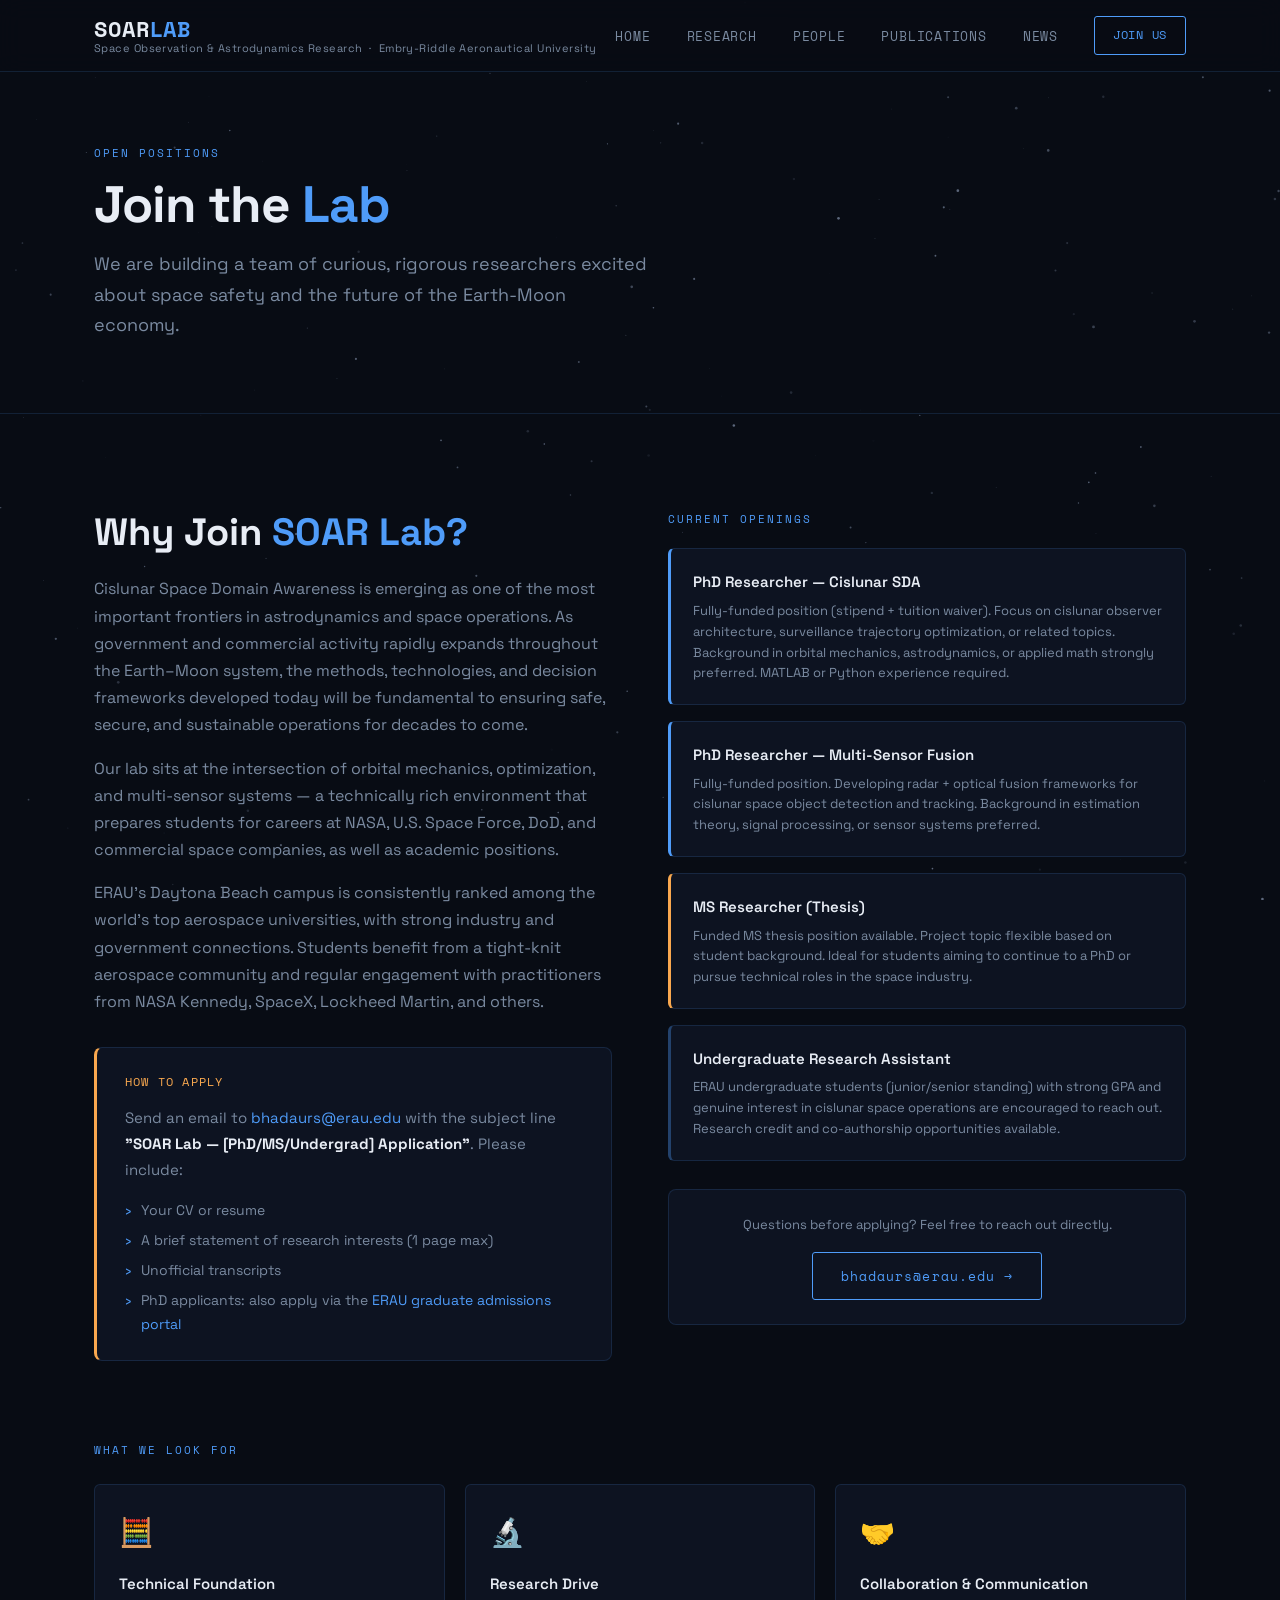
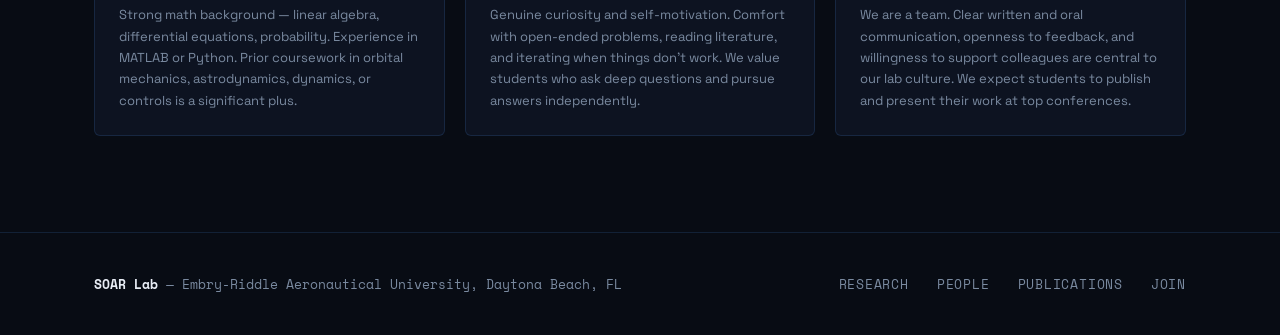
==== commit 799c45e9: "Update join.html" ====
--- a/pages/join.html
+++ b/pages/join.html
@@ -38,7 +38,7 @@
 
       <div class="join-text">
         <h2>Why Join <span style="color:var(--accent)">SOAR Lab?</span></h2>
-        <p style="color:var(--text-muted);font-size:16px;margin-bottom:16px;">Cislunar space domain awareness is one of the most exciting and consequential research frontiers in astrodynamics today. As commercial lunar activity grows rapidly, the tools and frameworks we develop now will shape how humanity operates safely in the Earth-Moon system for decades to come.</p>
+        <p style="color:var(--text-muted);font-size:16px;margin-bottom:16px;">Cislunar Space Domain Awareness is emerging as one of the most important frontiers in astrodynamics and space operations. As government and commercial activity rapidly expands throughout the Earth–Moon system, the methods, technologies, and decision frameworks developed today will be fundamental to ensuring safe, secure, and sustainable operations for decades to come.</p>
         <p style="color:var(--text-muted);font-size:16px;margin-bottom:16px;">Our lab sits at the intersection of orbital mechanics, optimization, and multi-sensor systems — a technically rich environment that prepares students for careers at NASA, U.S. Space Force, DoD, and commercial space companies, as well as academic positions.</p>
         <p style="color:var(--text-muted);font-size:16px;margin-bottom:16px;">ERAU's Daytona Beach campus is consistently ranked among the world's top aerospace universities, with strong industry and government connections. Students benefit from a tight-knit aerospace community and regular engagement with practitioners from NASA Kennedy, SpaceX, Lockheed Martin, and others.</p>
 
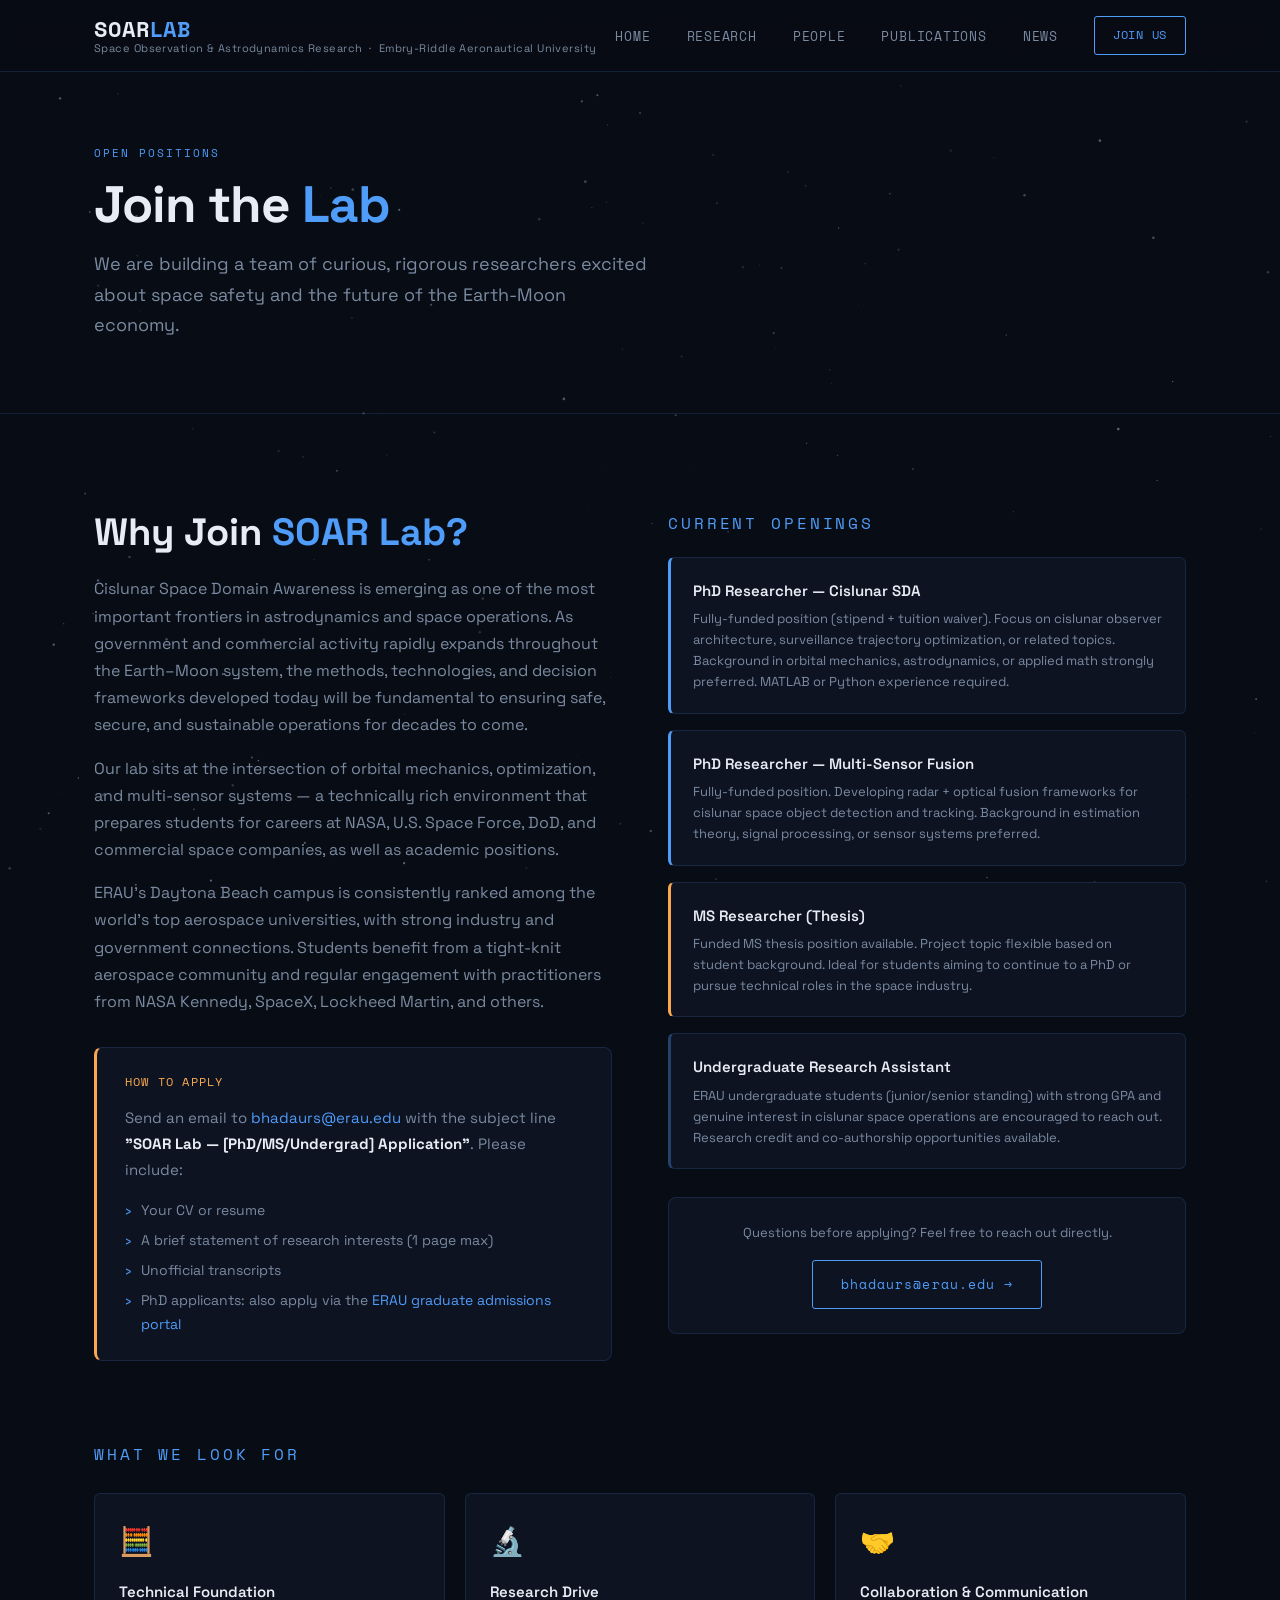
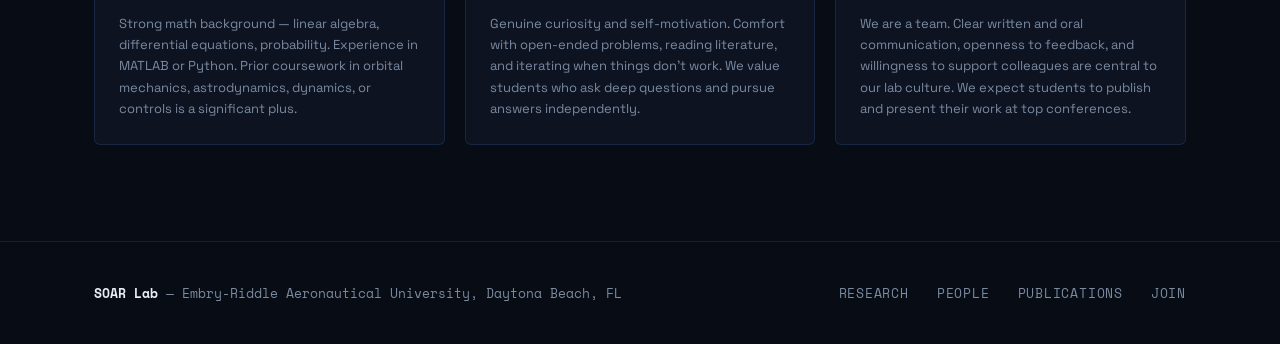
==== commit 831fcfd2: "Update join.html" ====
--- a/pages/join.html
+++ b/pages/join.html
@@ -57,7 +57,7 @@
       </div>
 
       <div>
-        <span class="tag" style="margin-bottom:20px;display:block;">Current Openings</span>
+        <span class="tag" style="margin-bottom:20px;display:block;font-size:16px">Current Openings</span>
         <div class="position-list">
 
           <div class="position-item">
@@ -92,7 +92,7 @@
 
     <!-- What We Look For -->
     <div style="margin-top:80px;">
-      <span class="tag" style="margin-bottom:24px;display:block;">What We Look For</span>
+      <span class="tag" style="margin-bottom:24px;display:block;font-size:16px">What We Look For</span>
       <div style="display:grid;grid-template-columns:repeat(3,1fr);gap:20px;">
         <div style="background:var(--bg-card);border:1px solid var(--border);border-radius:6px;padding:24px;">
           <div style="font-size:28px;margin-bottom:14px;">🧮</div>
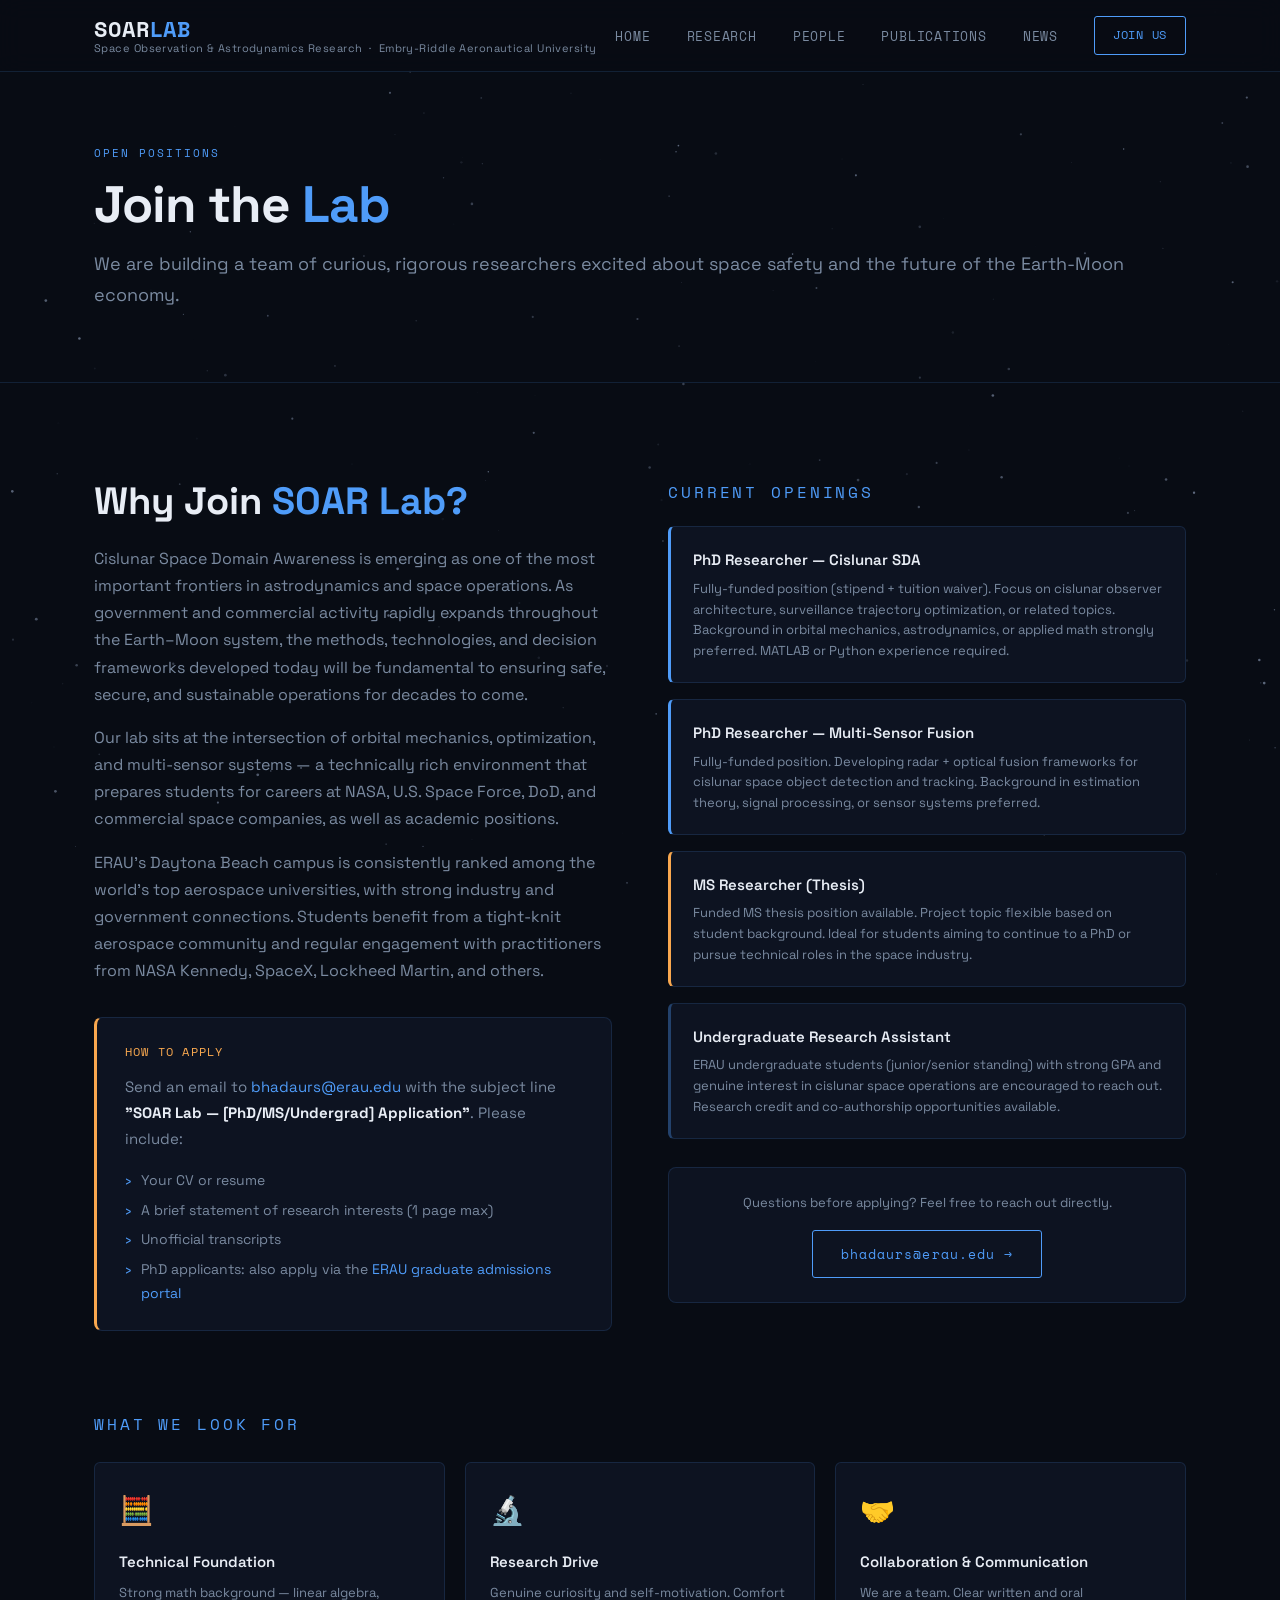
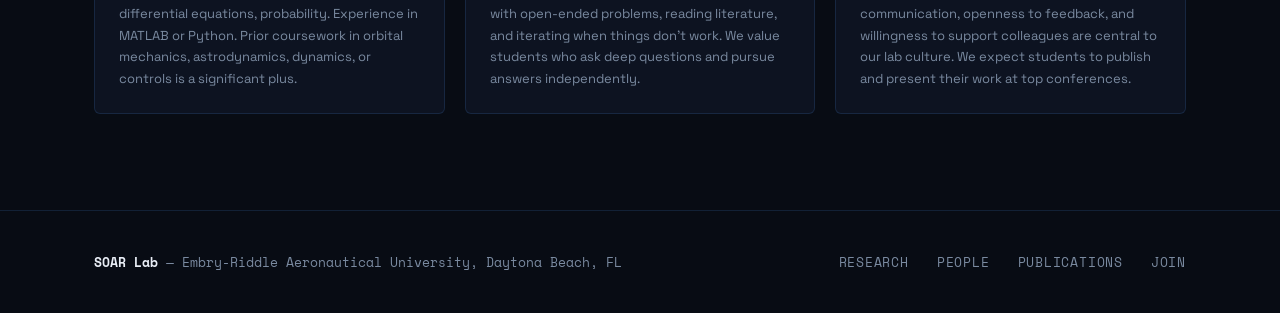
==== commit 7f6b8e5f: "Update join.html" ====
--- a/pages/join.html
+++ b/pages/join.html
@@ -28,7 +28,7 @@
   <div class="container">
     <span class="tag">Open Positions</span>
     <h1>Join the <span>Lab</span></h1>
-    <p>We are building a team of curious, rigorous researchers excited about space safety and the future of the Earth-Moon economy.</p>
+    <p style="max-width:100%;">We are building a team of curious, rigorous researchers excited about space safety and the future of the Earth-Moon economy.</p>
   </div>
 </div>
 
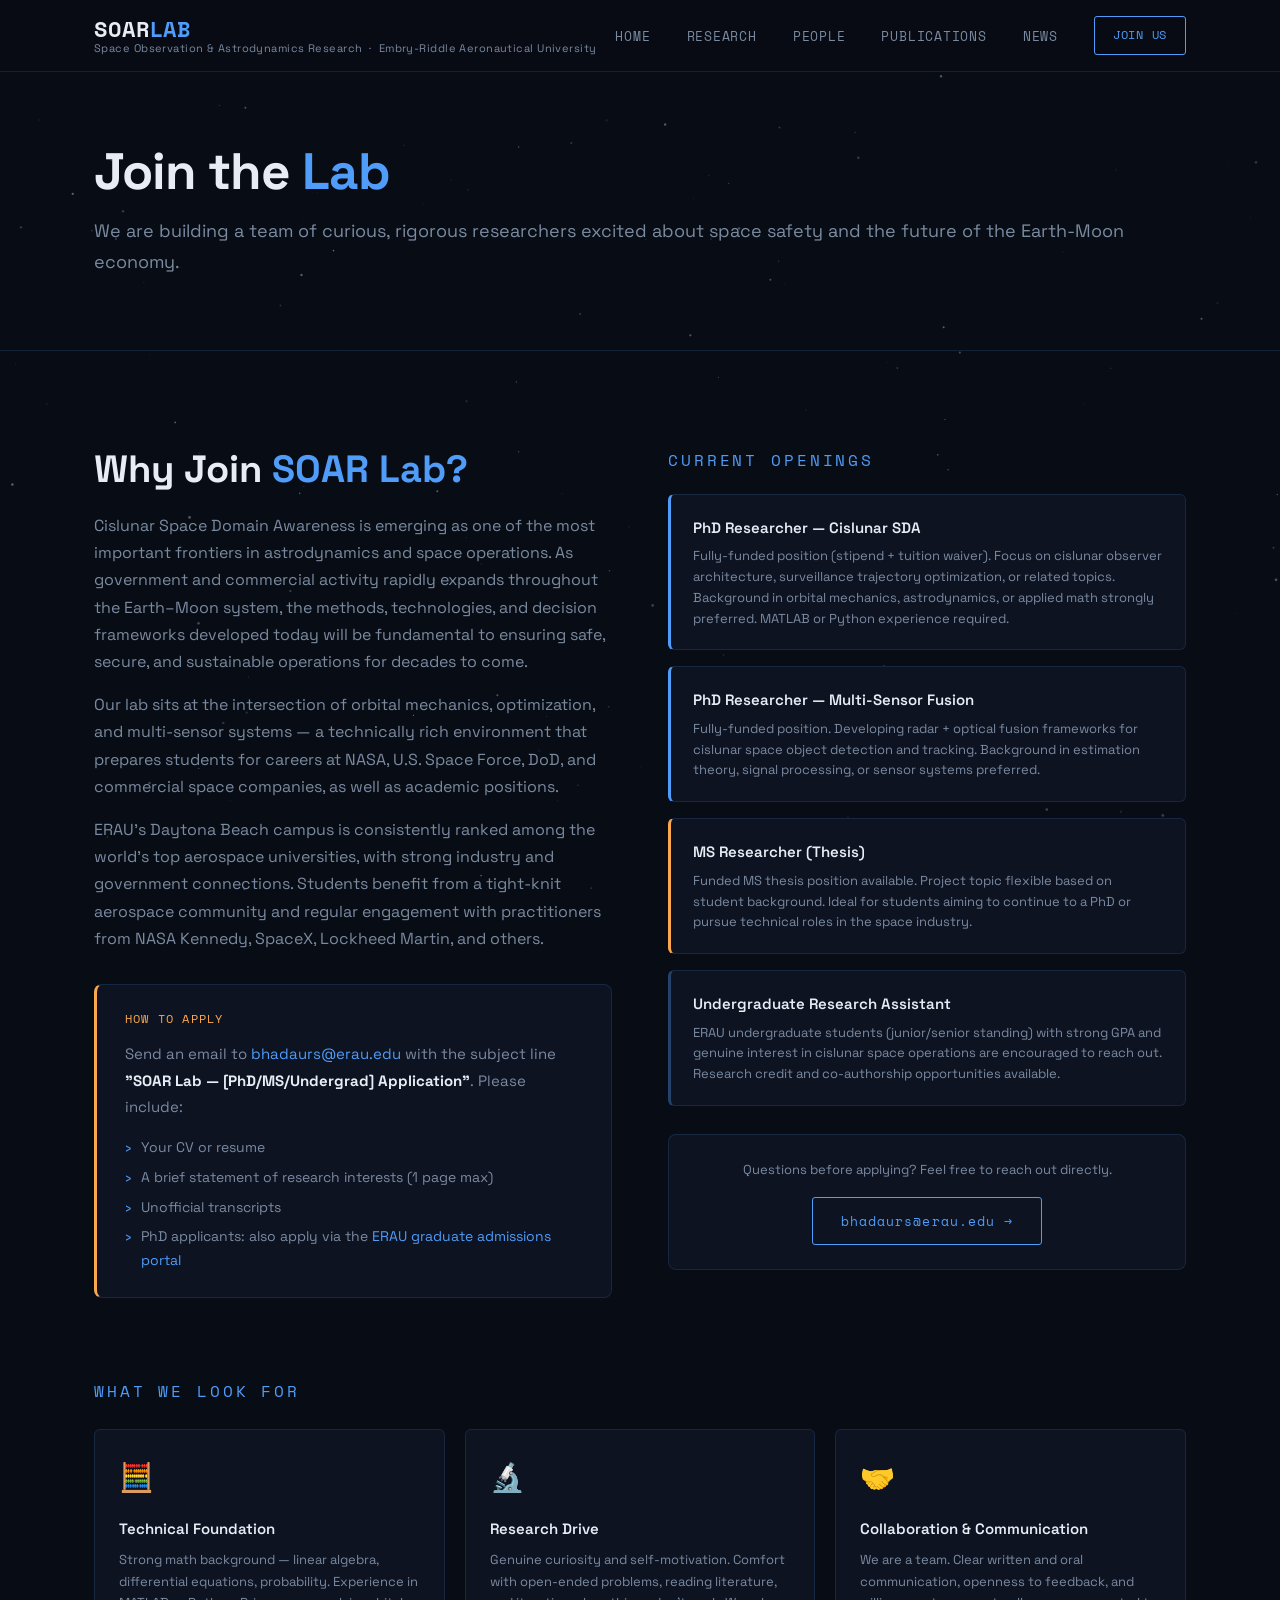
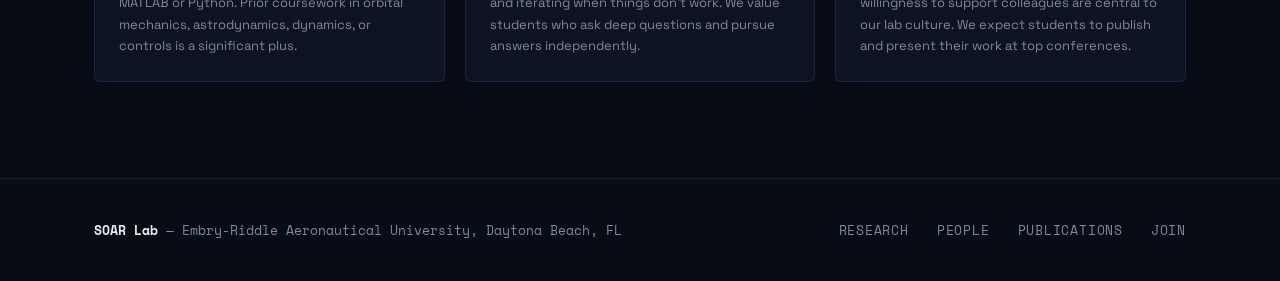
==== commit 0275efc9: "Update join.html" ====
--- a/pages/join.html
+++ b/pages/join.html
@@ -26,7 +26,6 @@
 
 <div class="page-hero" style="position:relative;z-index:1;">
   <div class="container">
-    <span class="tag">Open Positions</span>
     <h1>Join the <span>Lab</span></h1>
     <p style="max-width:100%;">We are building a team of curious, rigorous researchers excited about space safety and the future of the Earth-Moon economy.</p>
   </div>
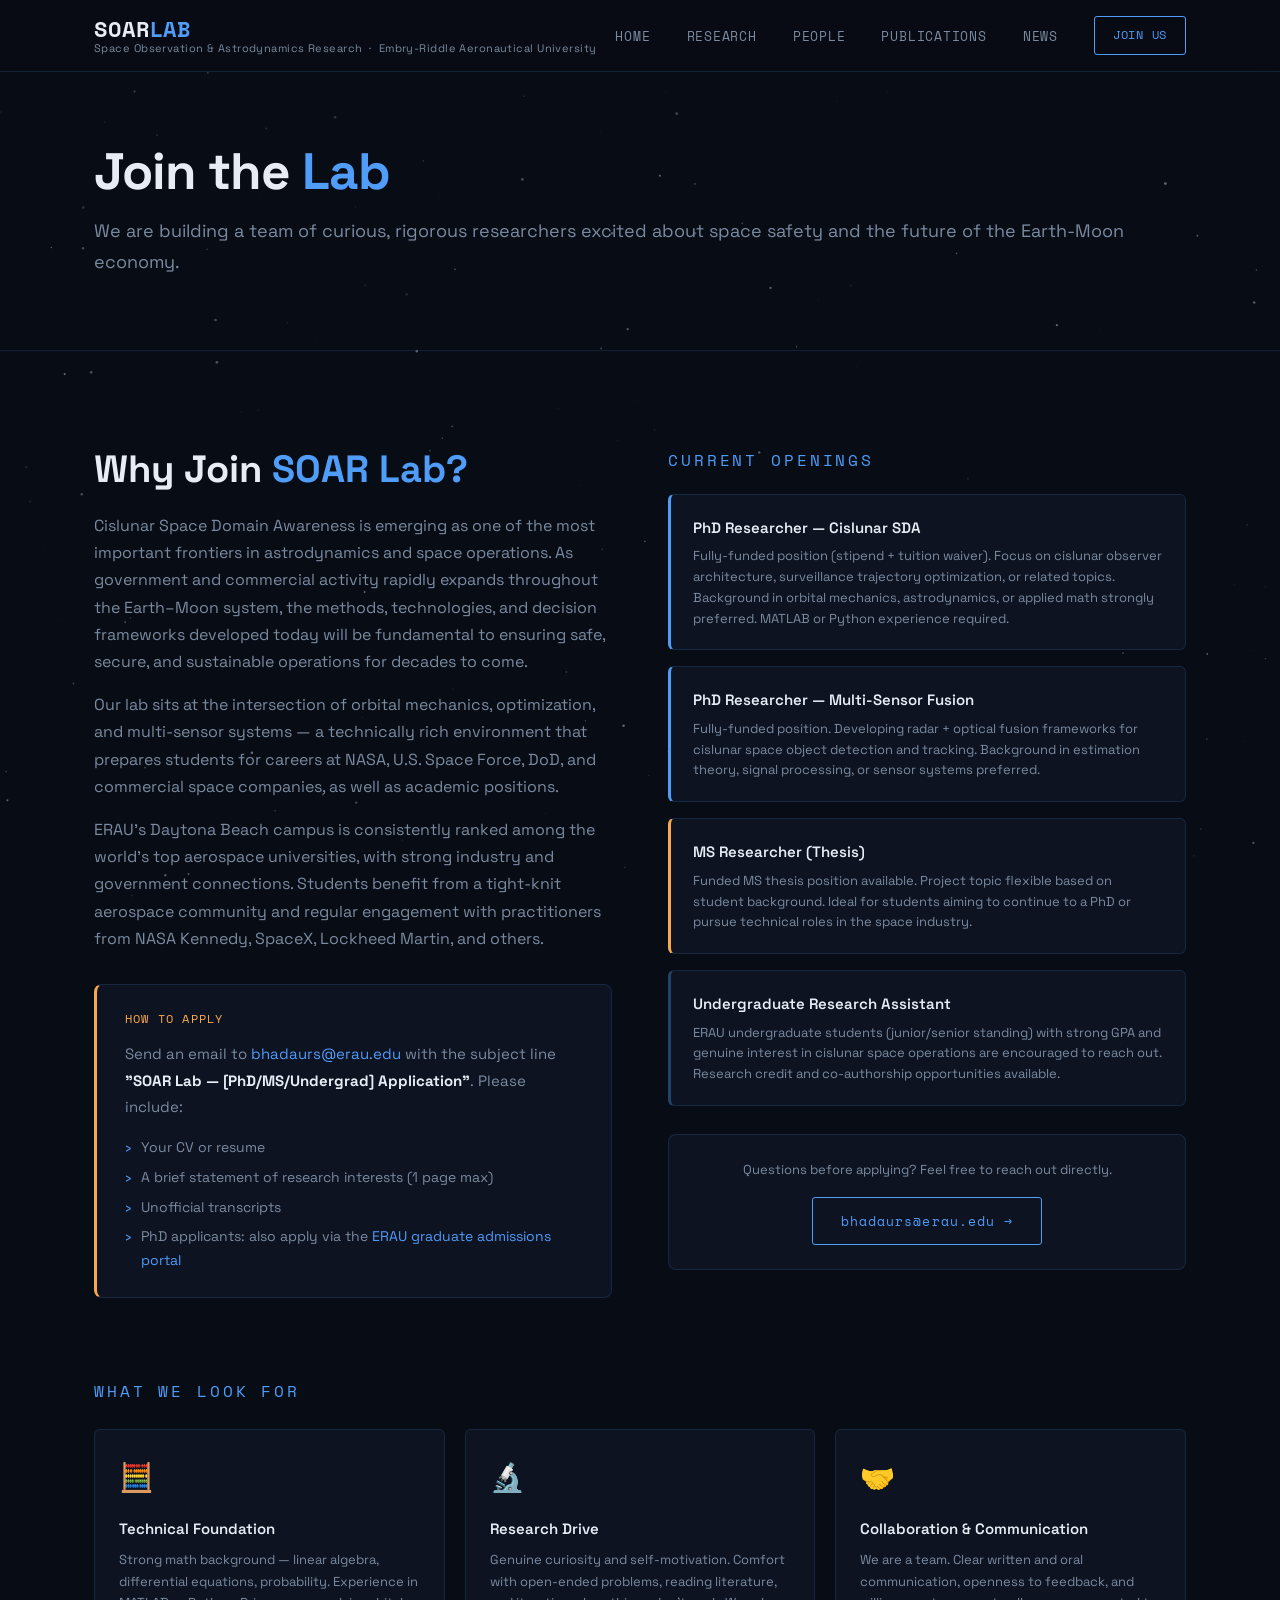
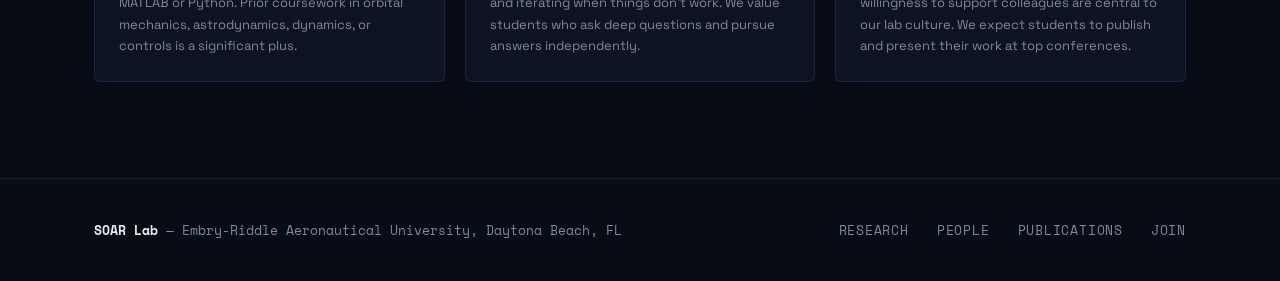
==== commit a64201a7: "Update join.html" ====
--- a/pages/join.html
+++ b/pages/join.html
@@ -50,7 +50,7 @@
             <li style="font-size:14px;color:var(--text-muted);padding-left:16px;position:relative;"><span style="position:absolute;left:0;color:var(--accent);">›</span> Your CV or resume</li>
             <li style="font-size:14px;color:var(--text-muted);padding-left:16px;position:relative;"><span style="position:absolute;left:0;color:var(--accent);">›</span> A brief statement of research interests (1 page max)</li>
             <li style="font-size:14px;color:var(--text-muted);padding-left:16px;position:relative;"><span style="position:absolute;left:0;color:var(--accent);">›</span> Unofficial transcripts</li>
-            <li style="font-size:14px;color:var(--text-muted);padding-left:16px;position:relative;"><span style="position:absolute;left:0;color:var(--accent);">›</span> PhD applicants: also apply via the <a href="https:graduate.erau.edu" target="_blank" style="color:var(--accent);">ERAU graduate admissions portal</a></li>
+            <li style="font-size:14px;color:var(--text-muted);padding-left:16px;position:relative;"><span style="position:absolute;left:0;color:var(--accent);">›</span> PhD applicants: also apply via the <a href="https://erau.edu/admissions/graduate-admissions" target="_blank" style="color:var(--accent);">ERAU graduate admissions portal</a></li>
           </ul>
         </div>
       </div>
